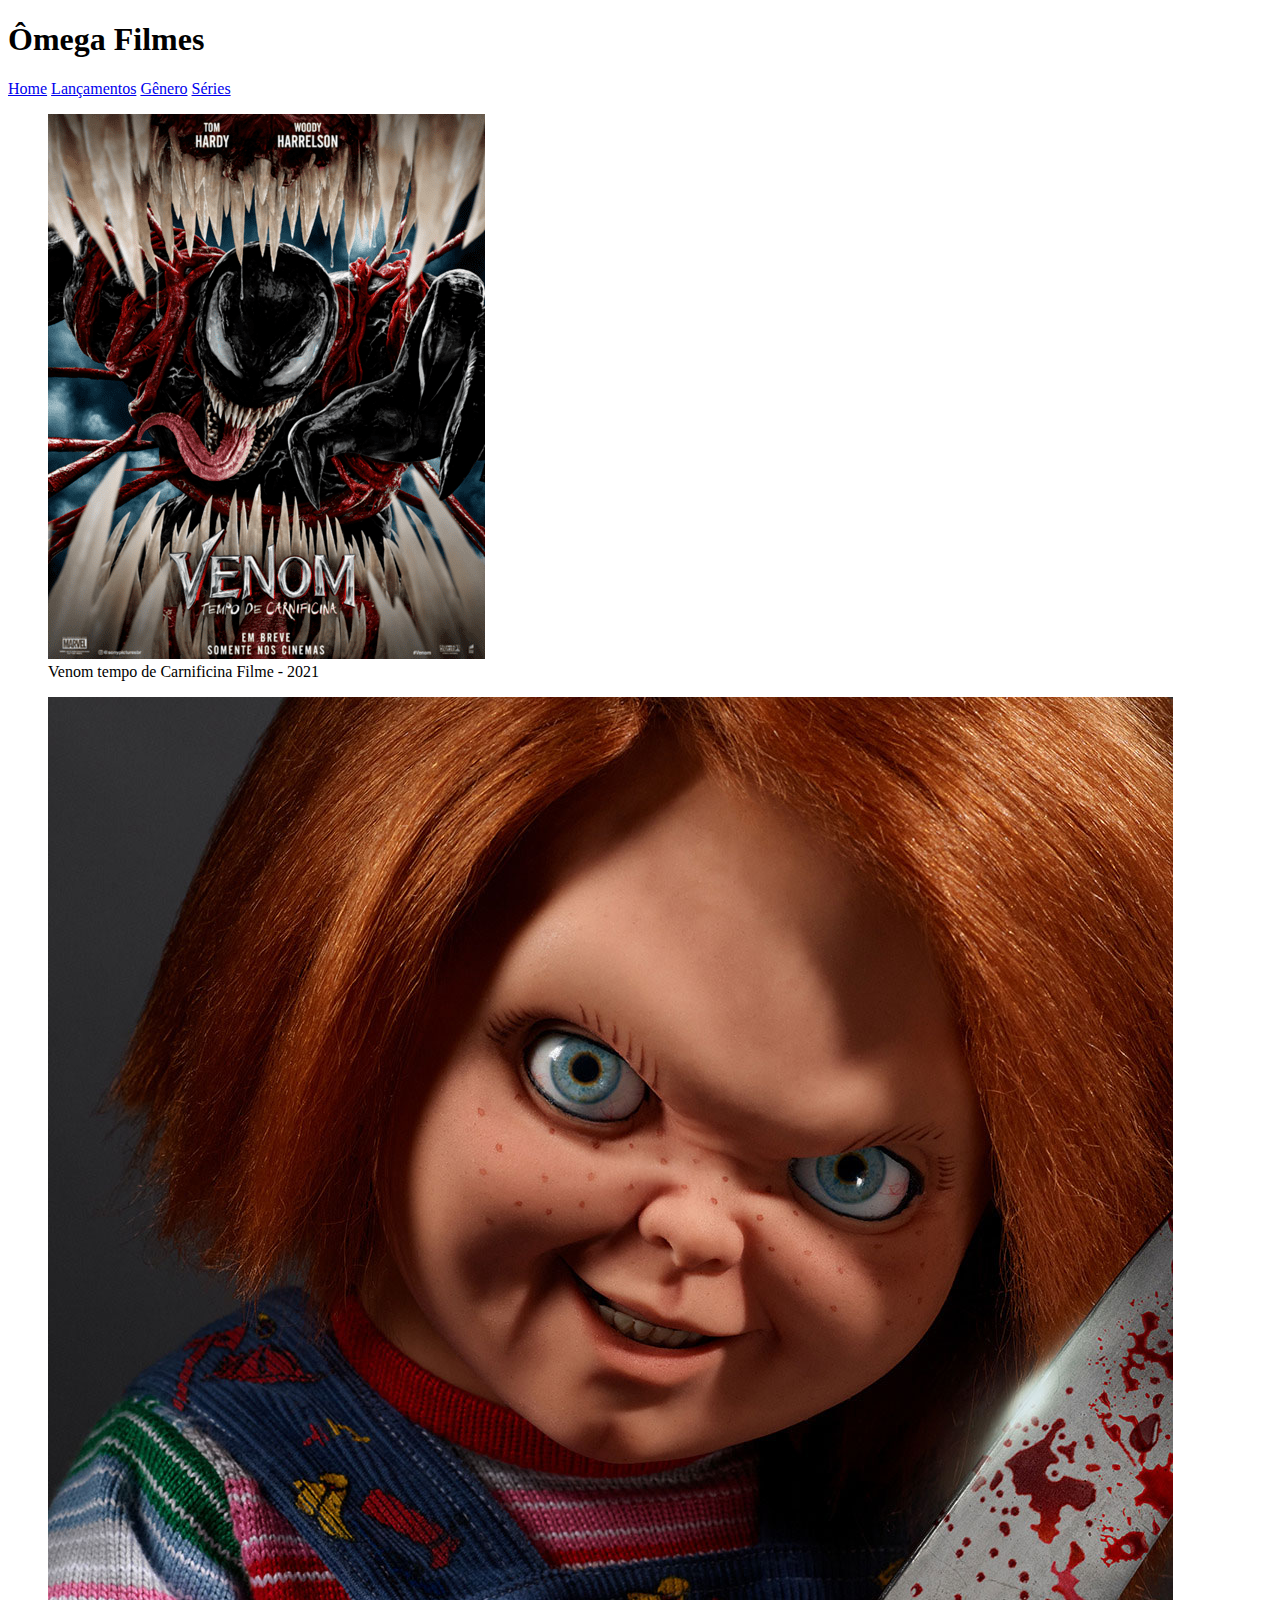
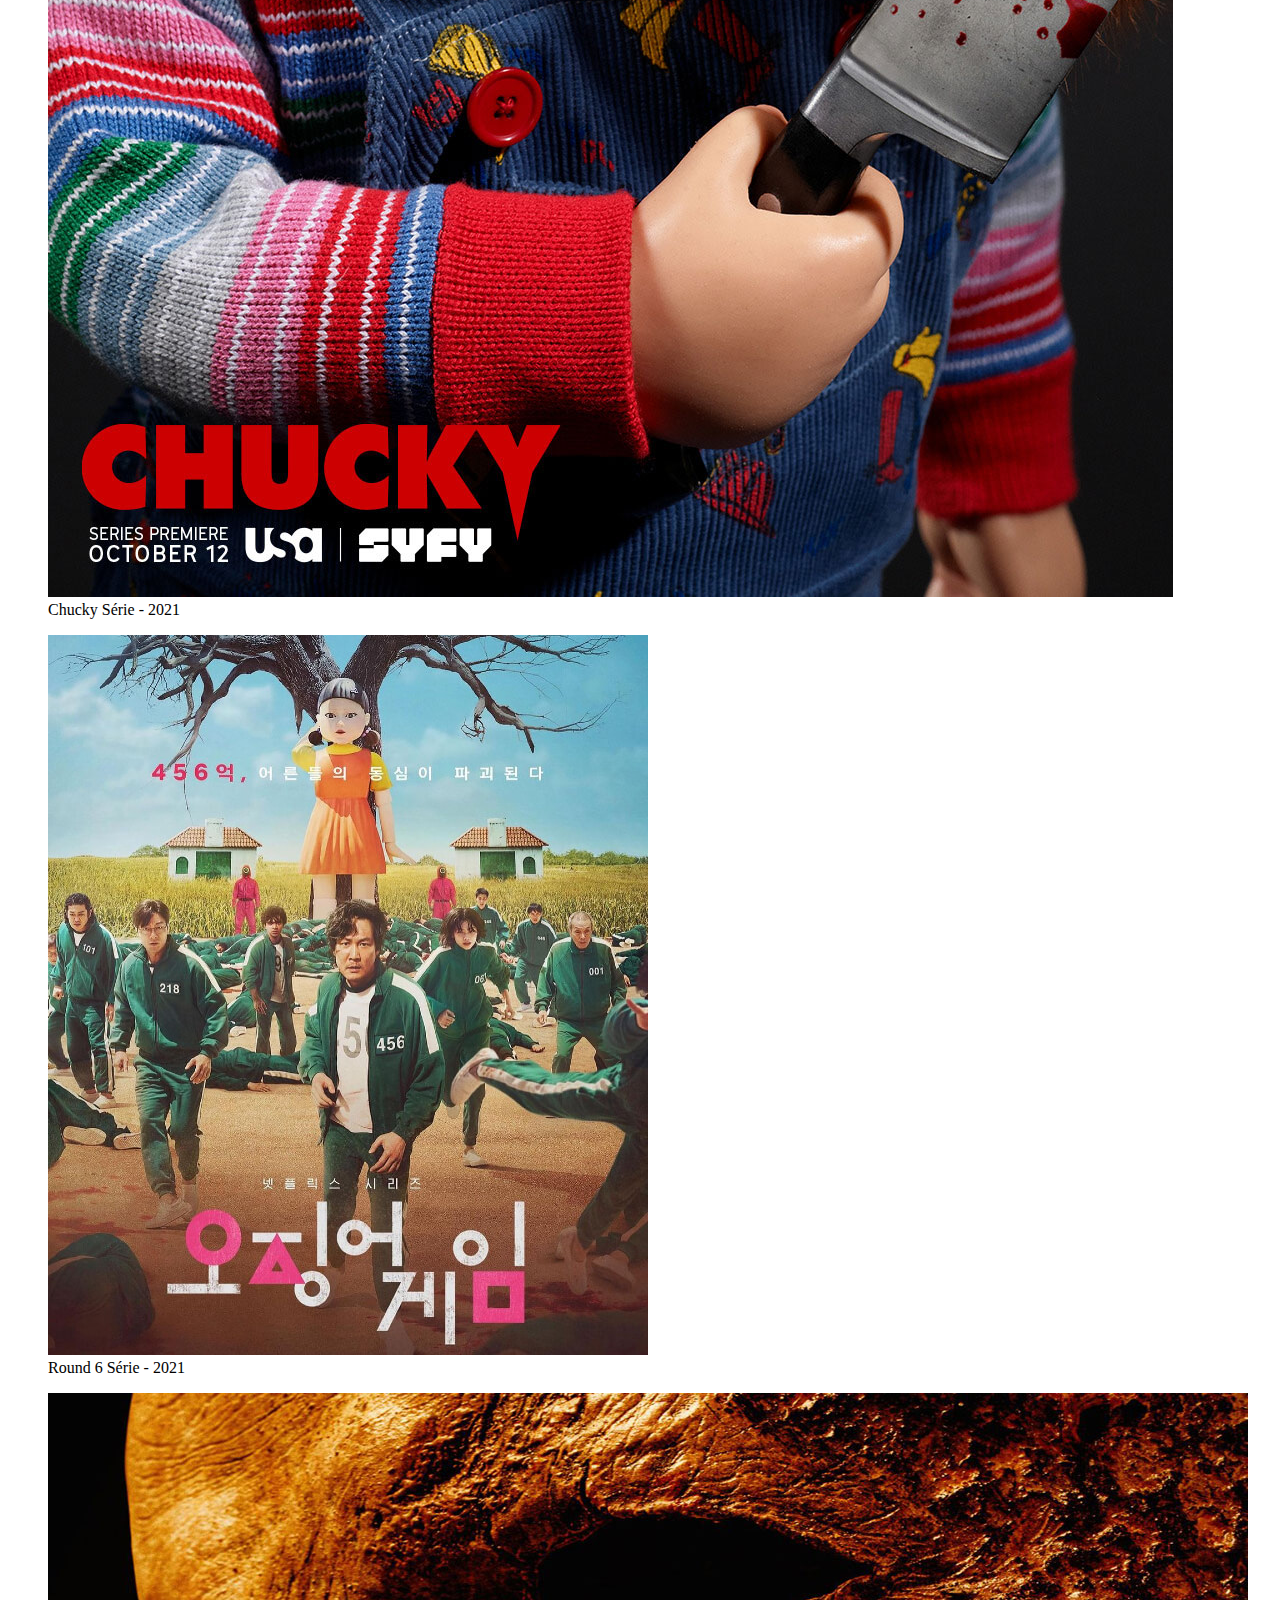
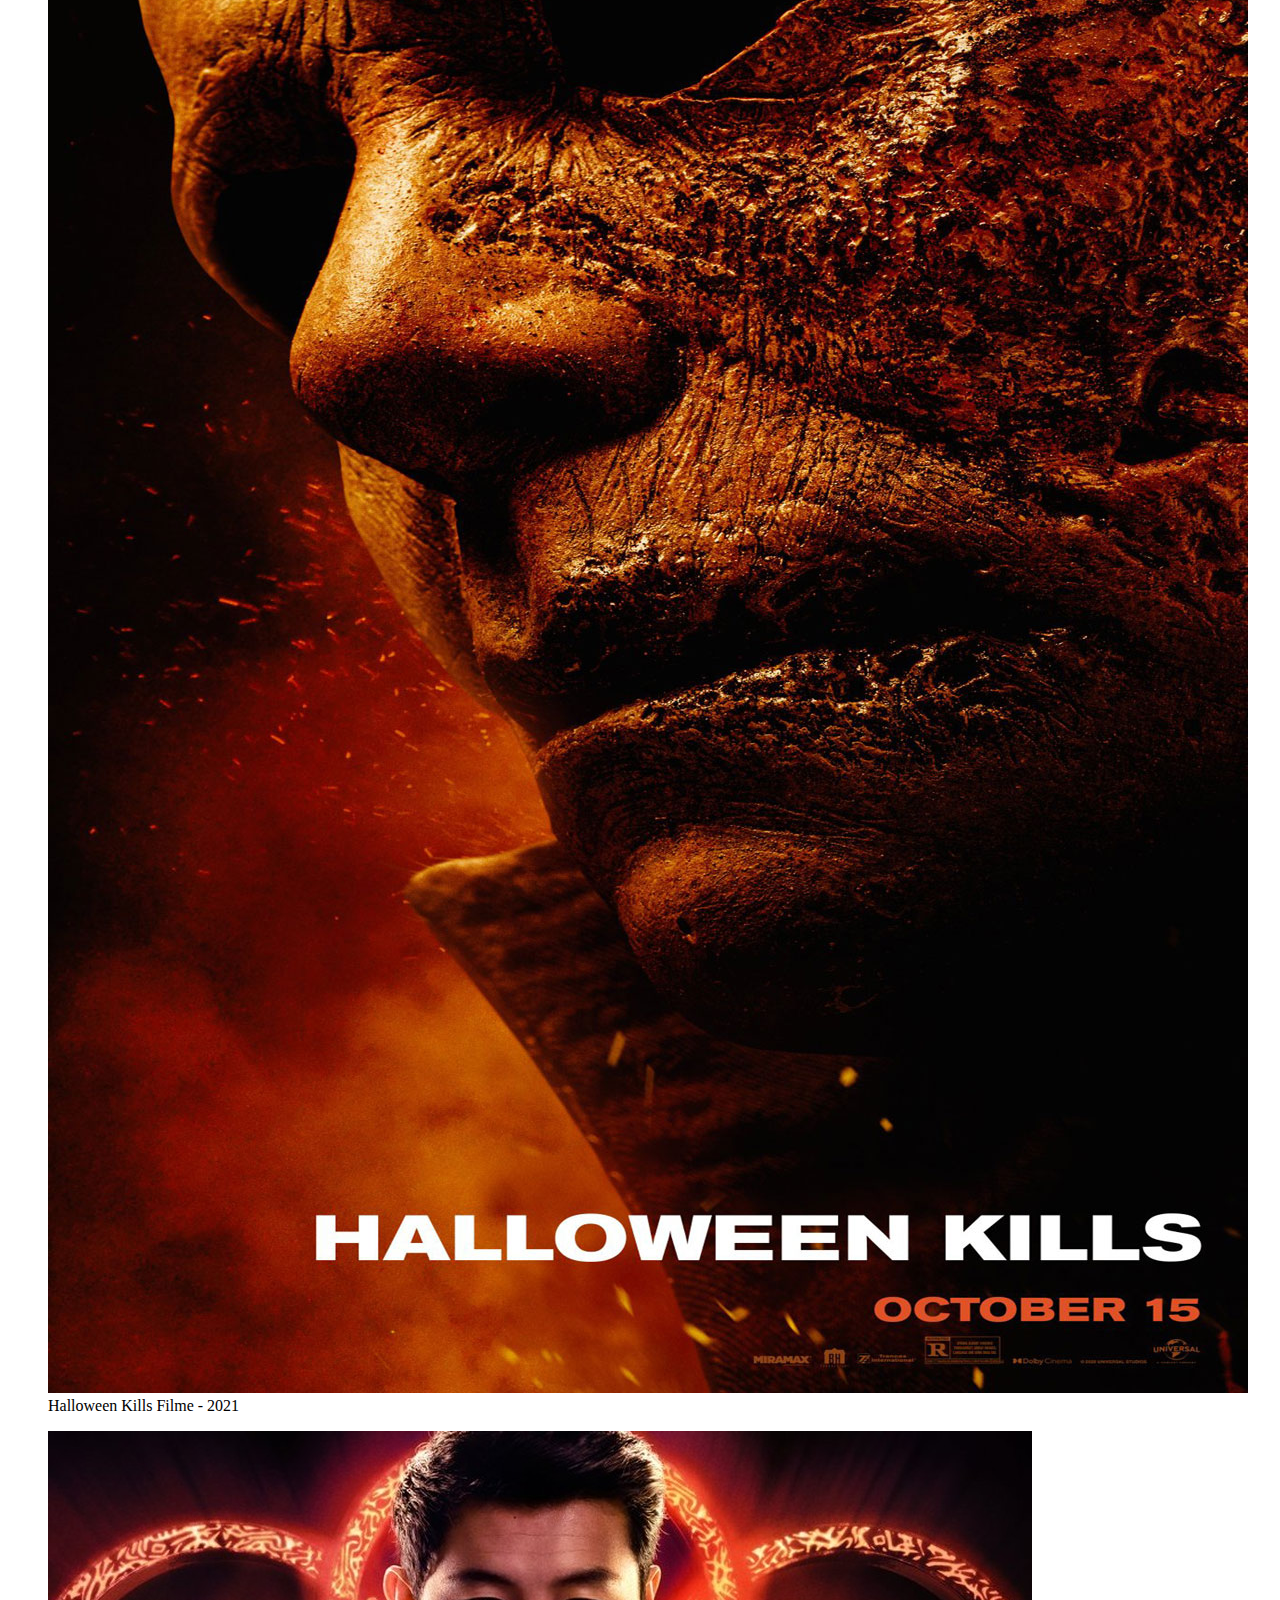
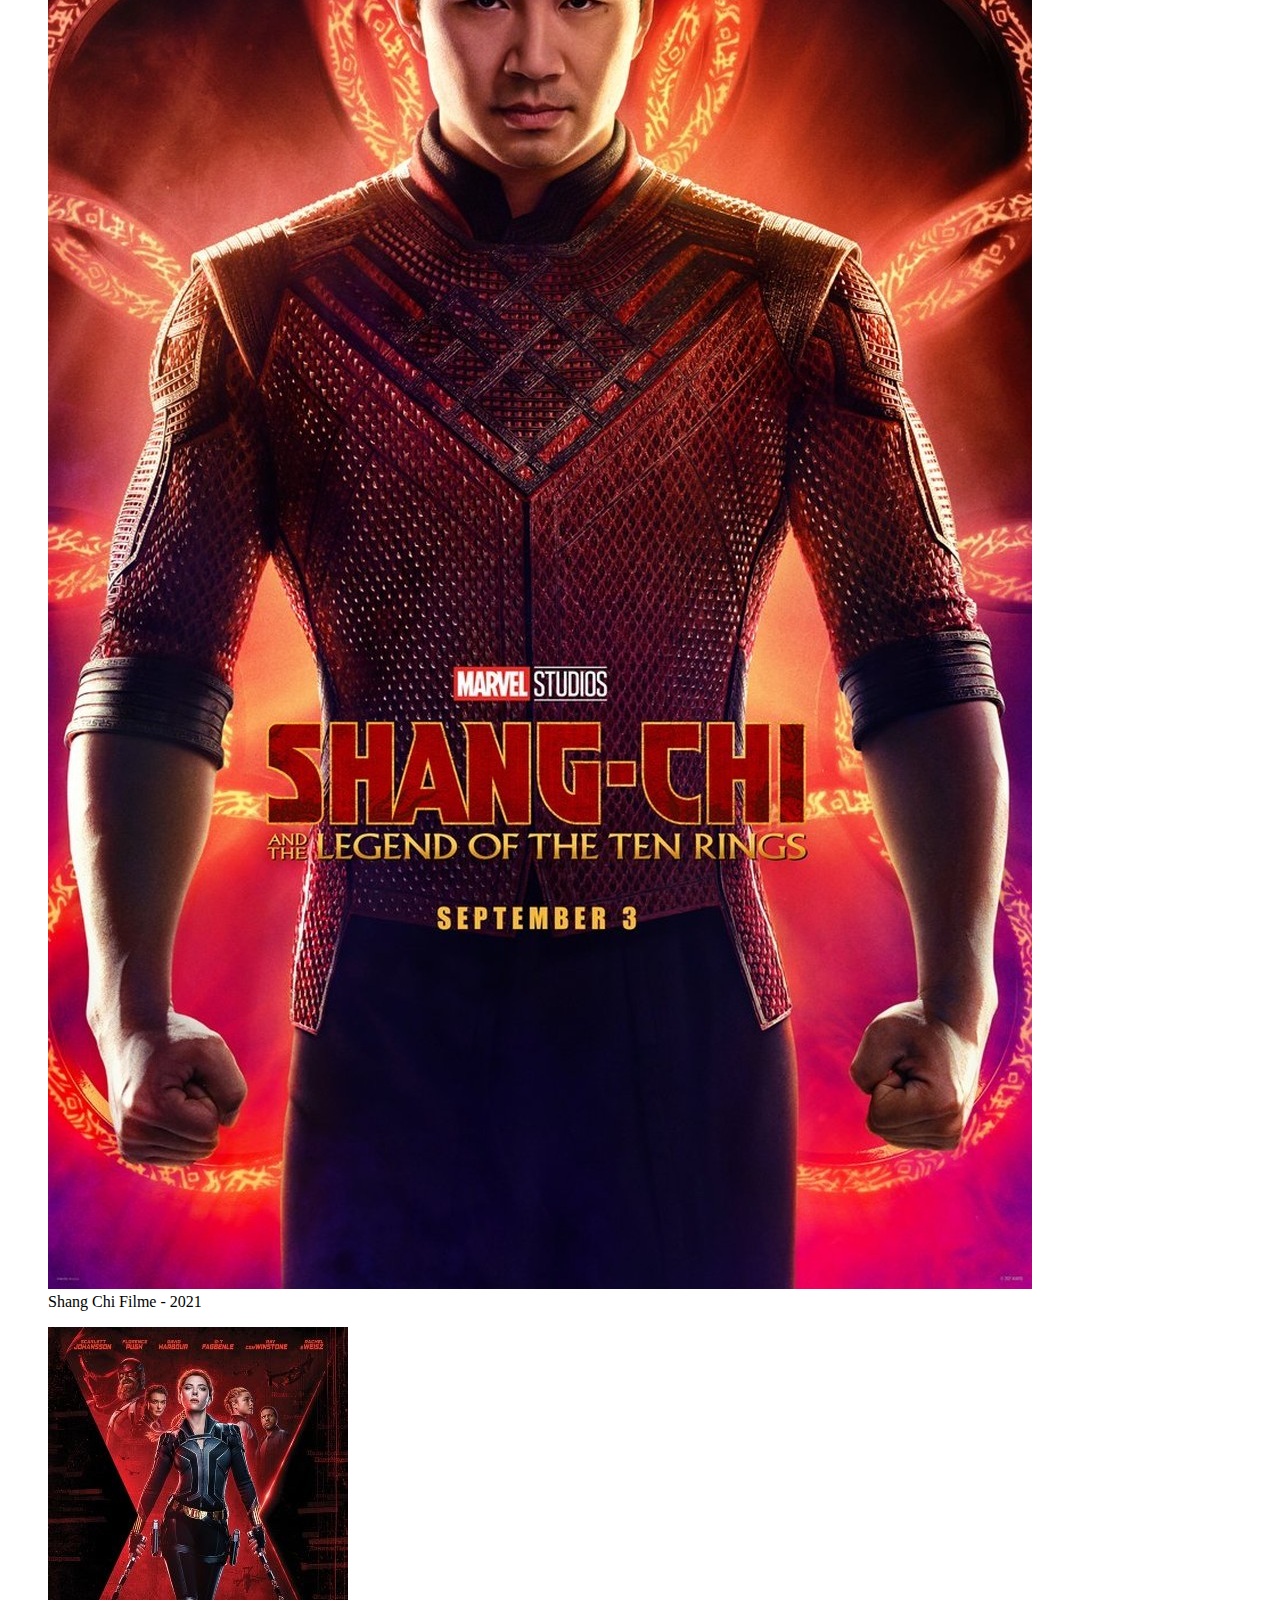
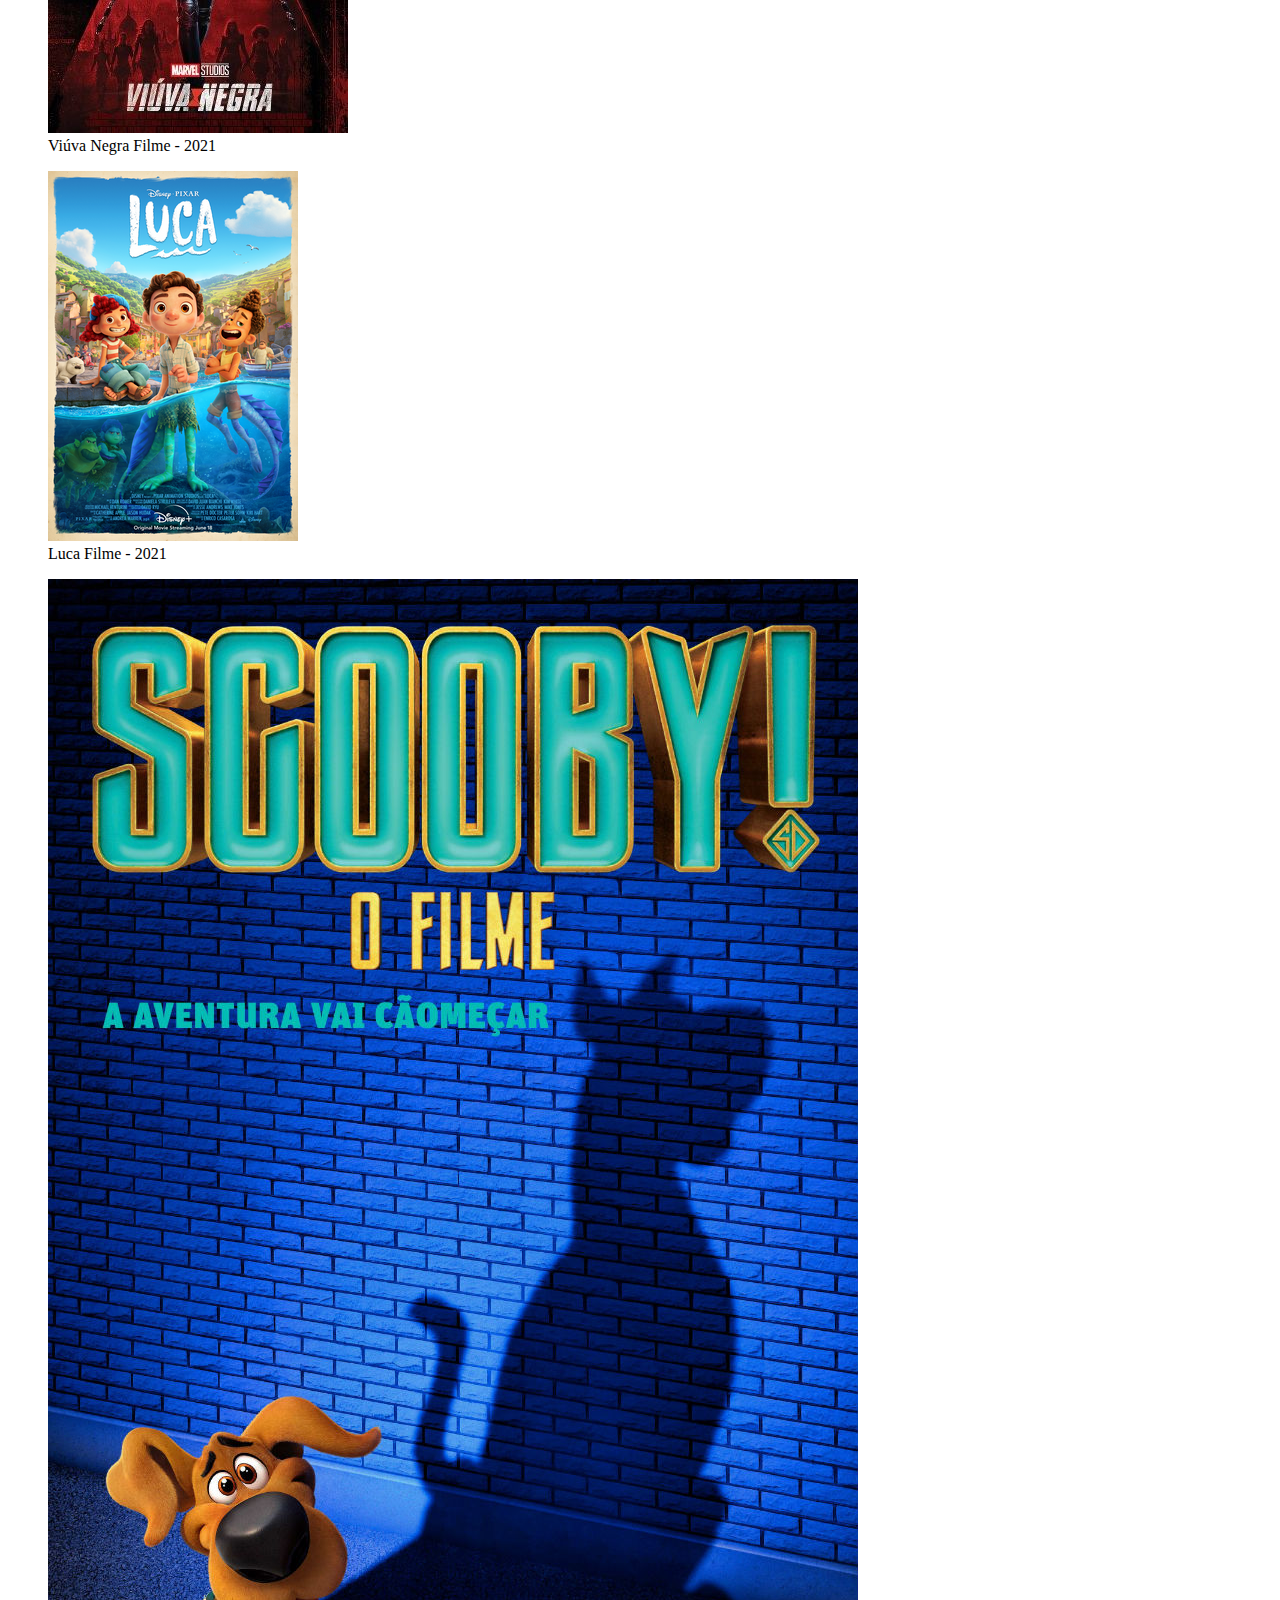
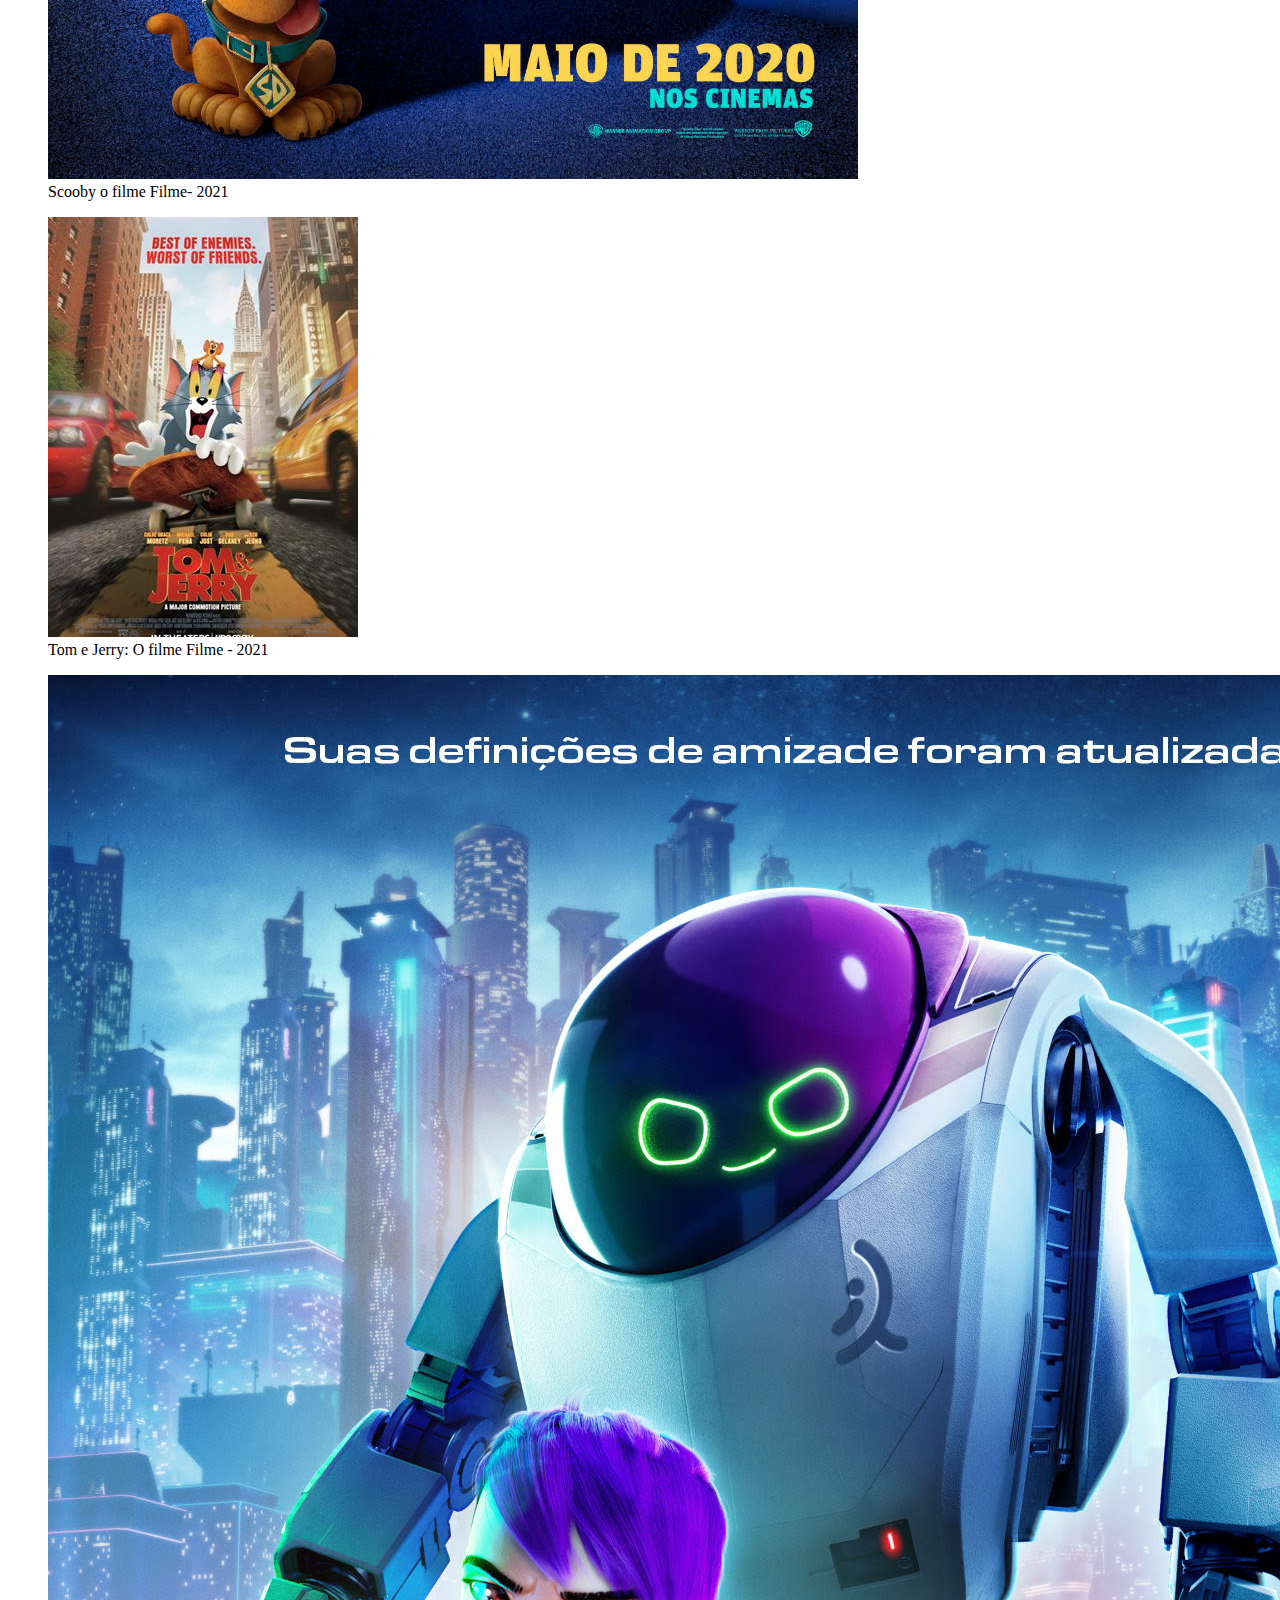
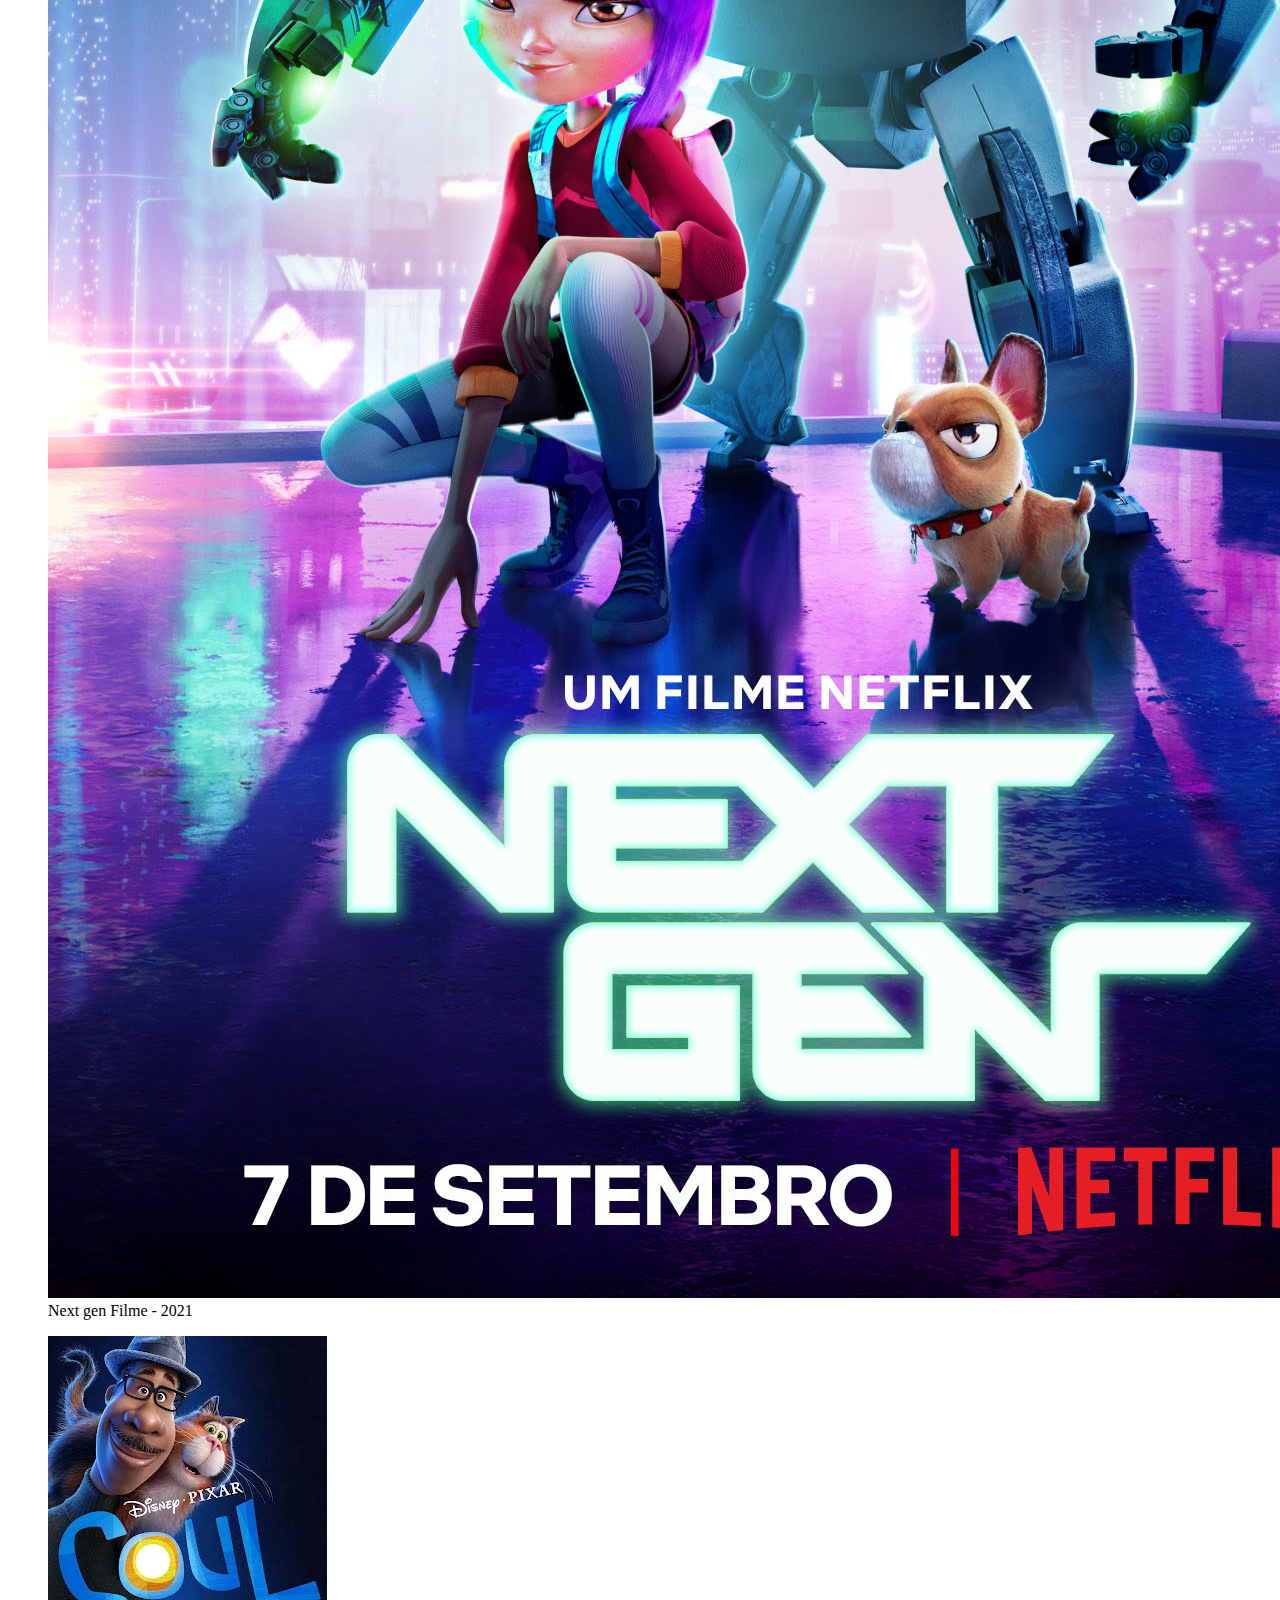
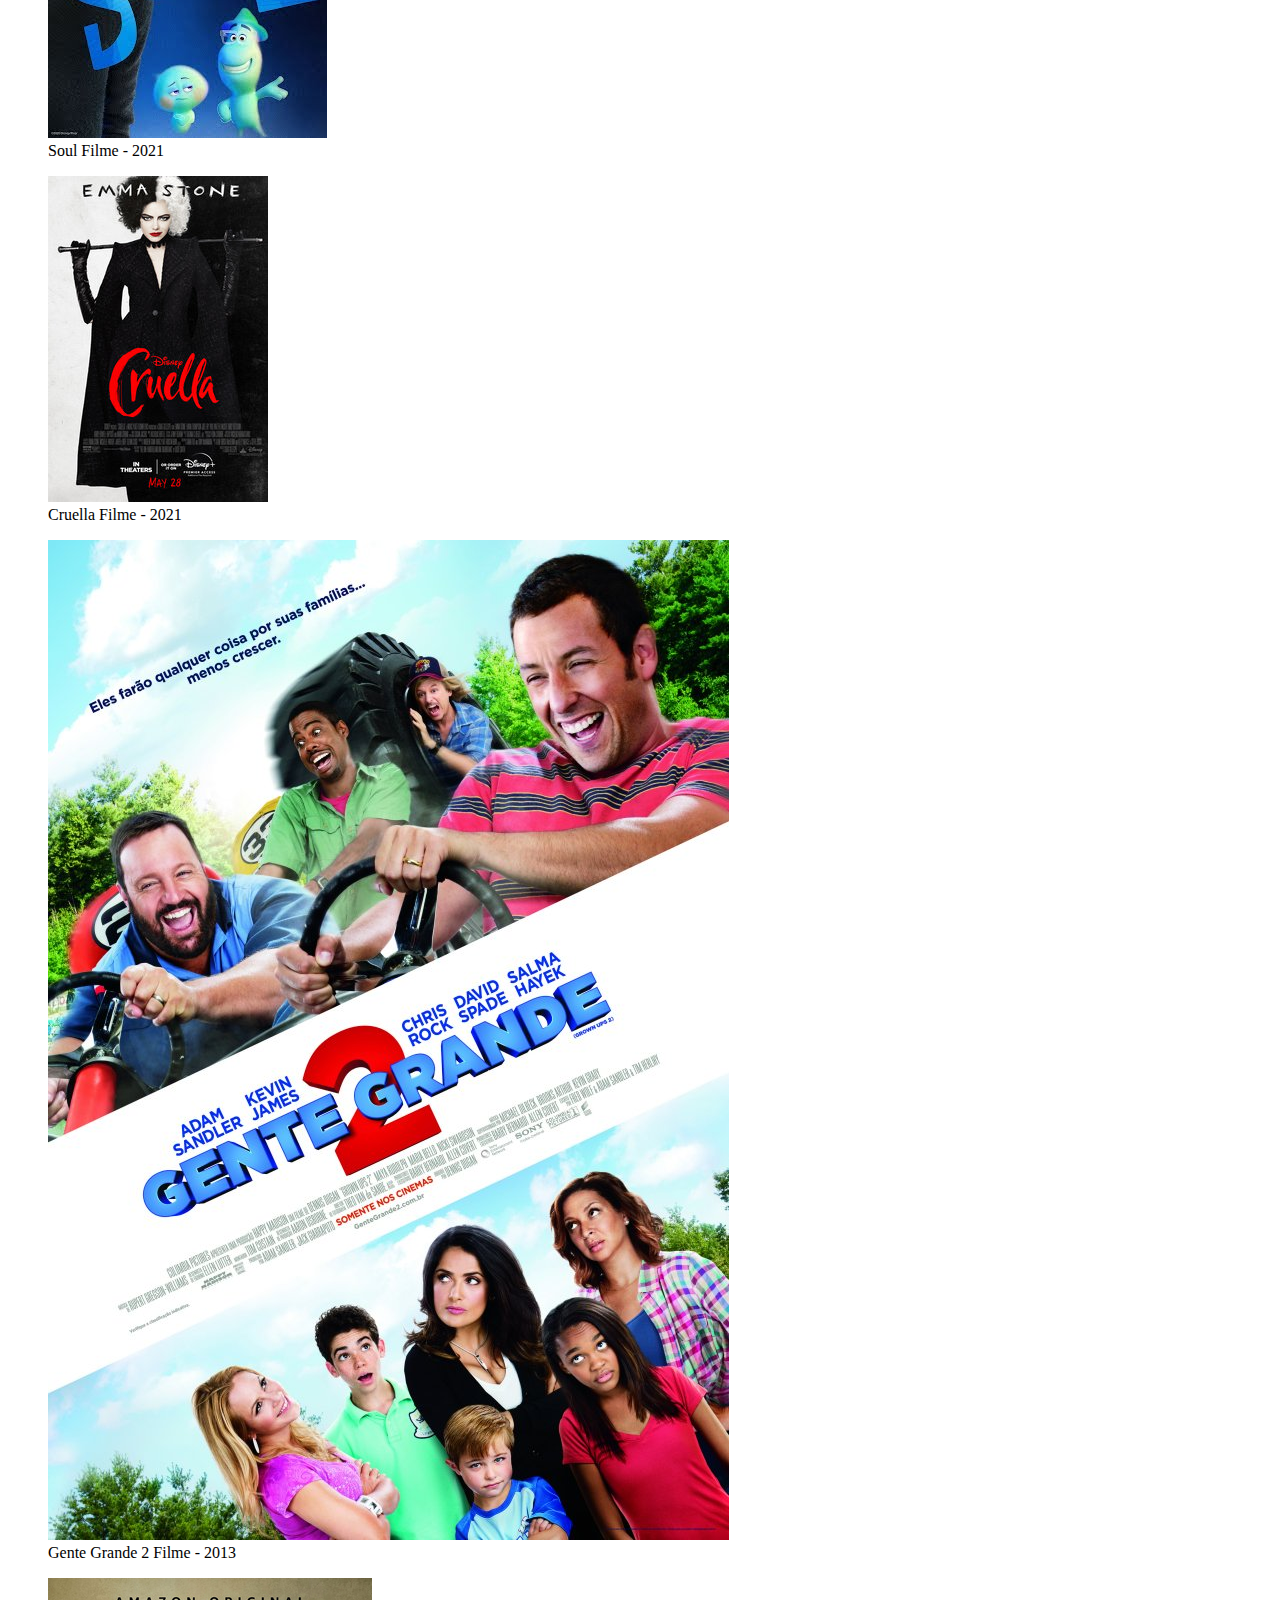
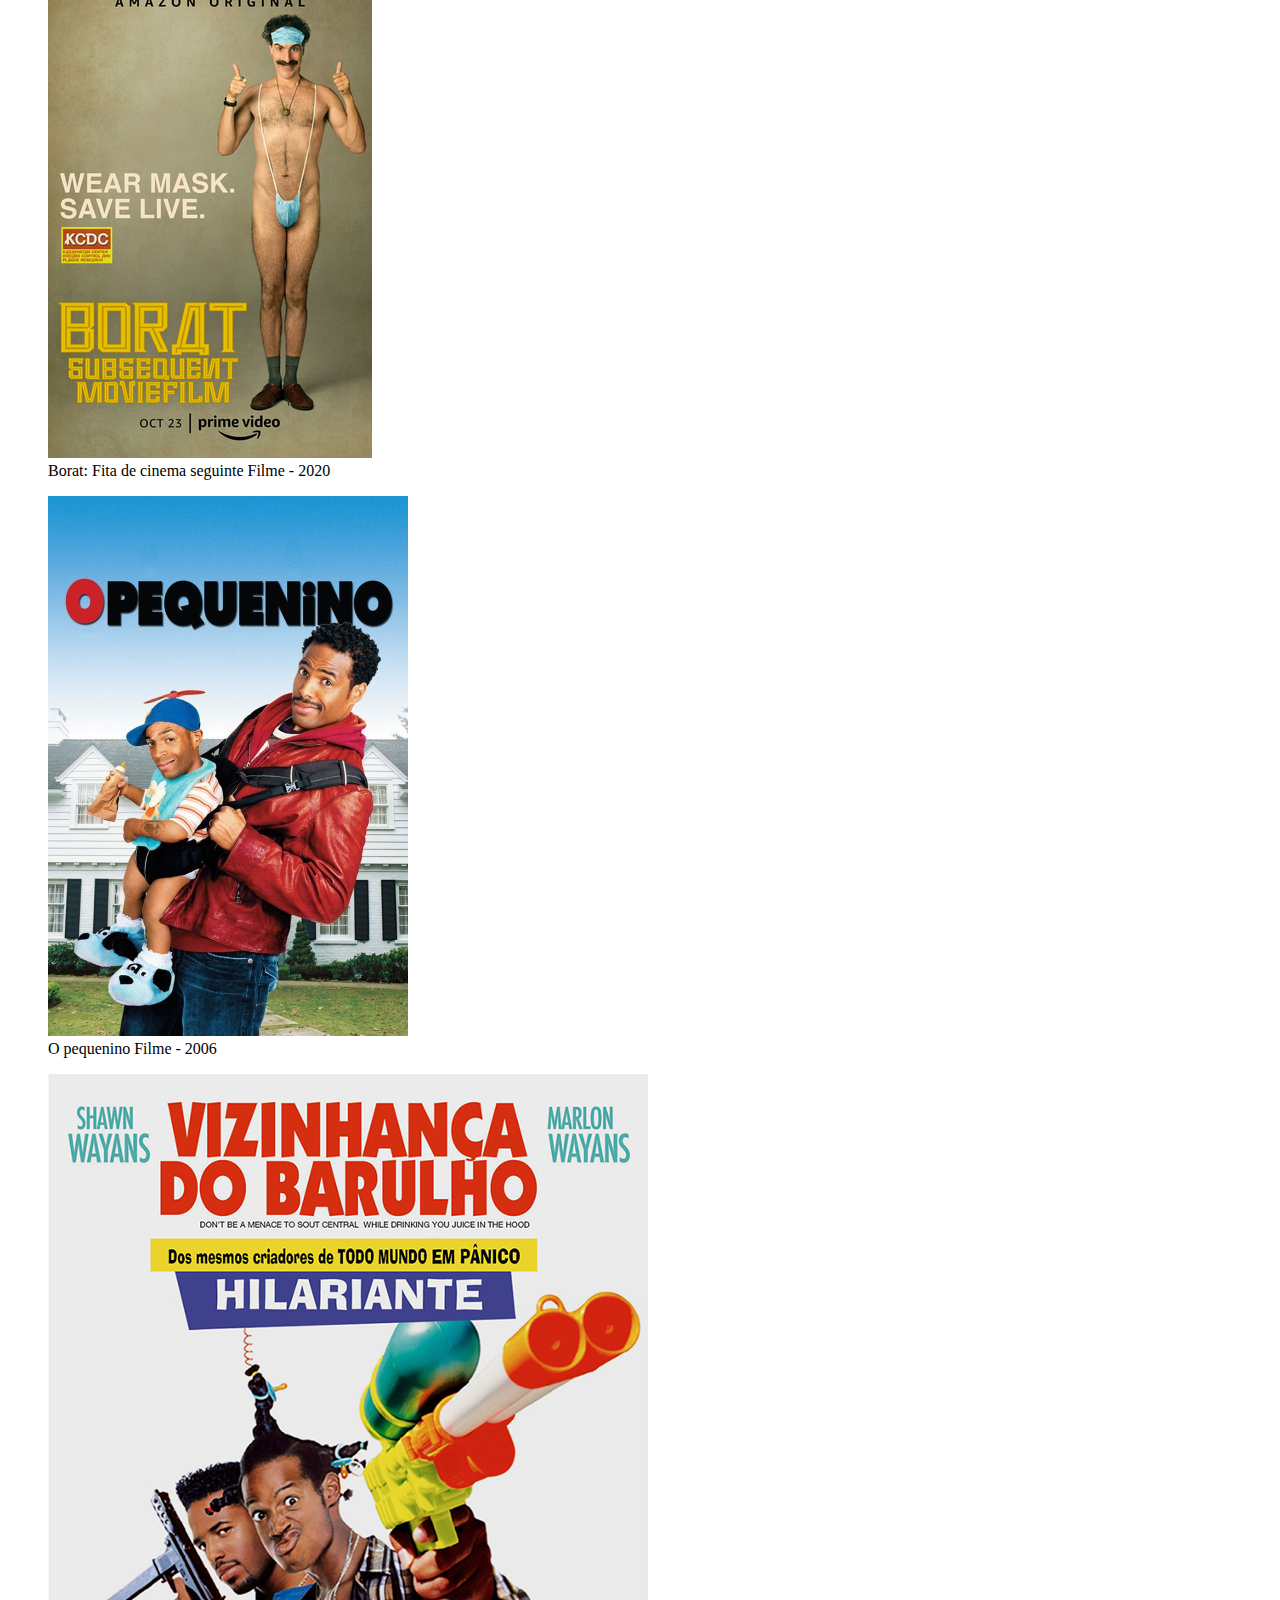
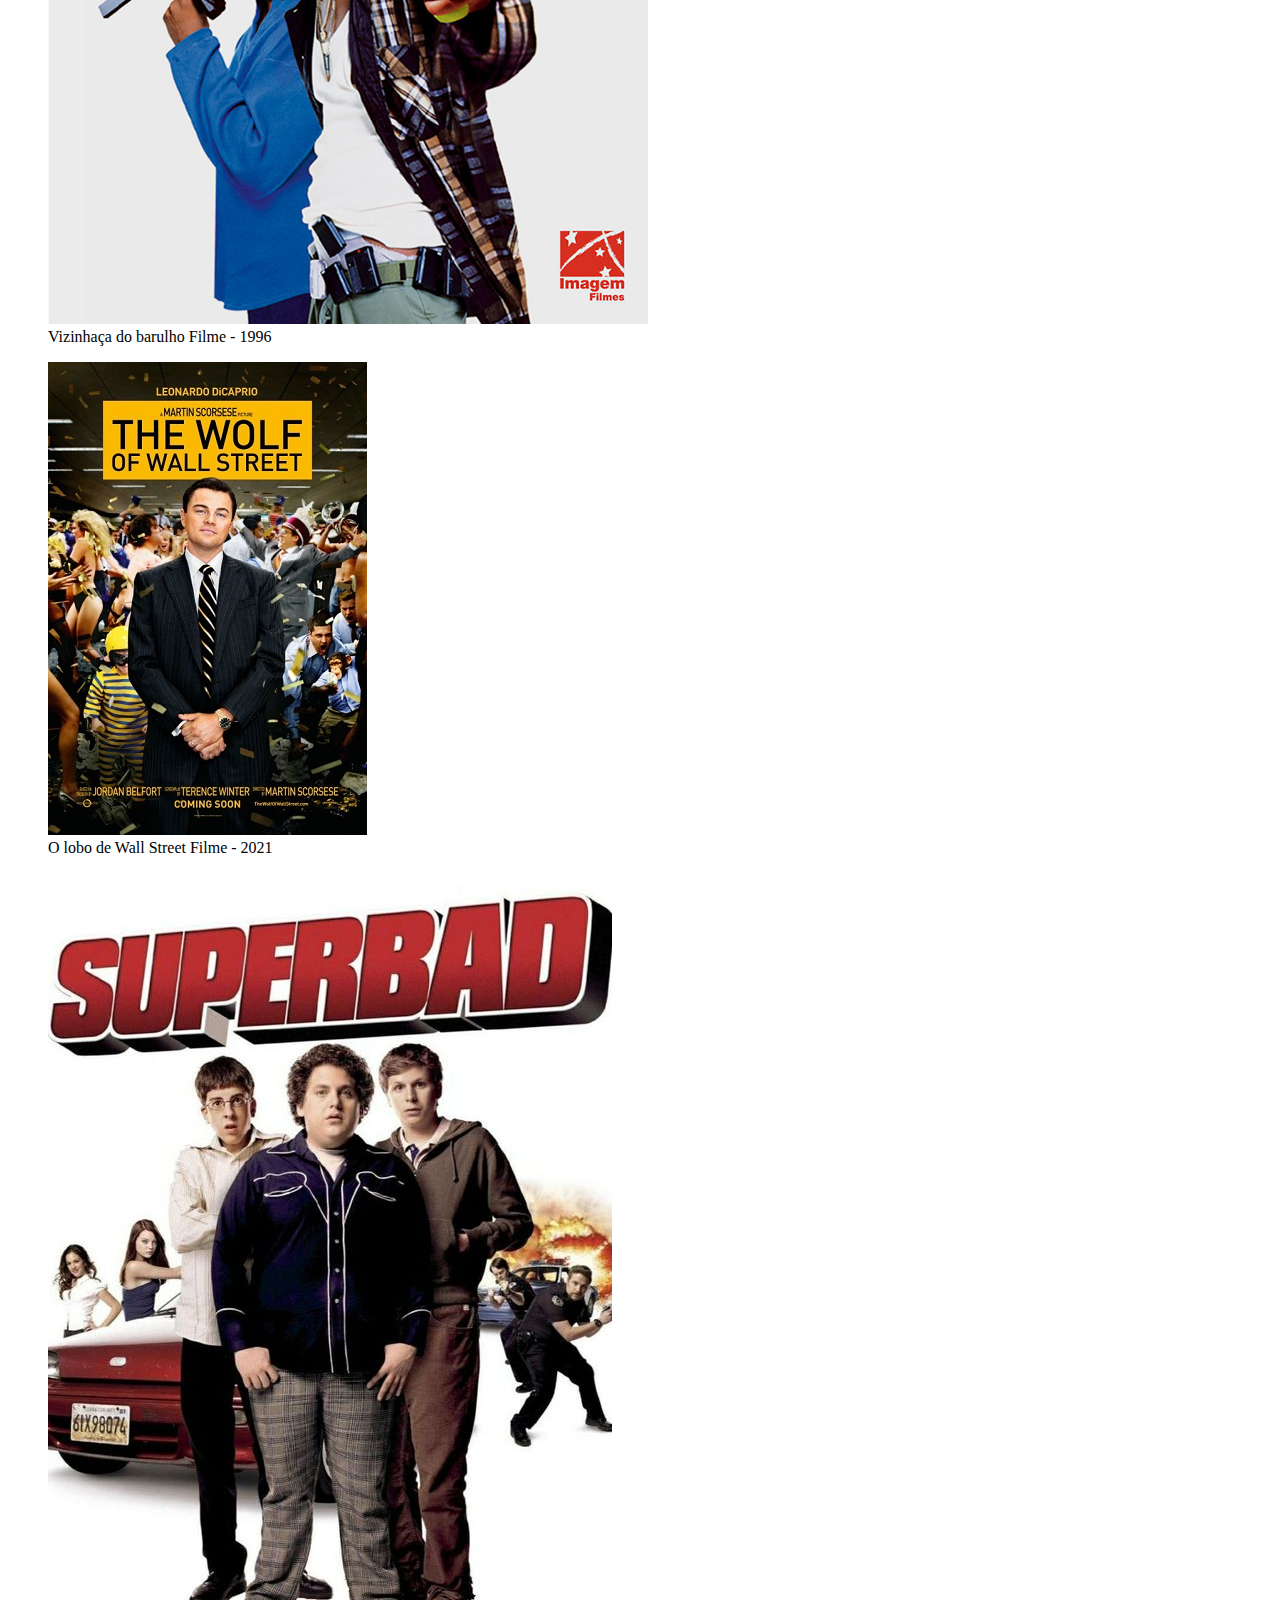
==== index.html @ eaea0dc6 "conteudo adicionado" ====
<!DOCTYPE html>
<html lang="pt-BR">
<head>
  <meta charset="UTF-8">
  <meta http-equiv="X-UA-Compatible" content="IE=edge">
  <meta name="viewport" content="width=device-width, initial-scale=1.0">
  <link rel="shortcut icon" href="img/favicon.png" type="image/x-icon">
  <title>Omega Filmes</title>
</head>
<body>
  <header>
    <h1>Ômega Filmes</h1>

    <nav>
      <a href="#">Home</a>
      <a href="#">Lançamentos</a>
      <a href="#">Gênero</a>
      <a href="#">Séries</a>
    </nav>
  </header>

  <main>
    <section class="destaques">
      <figure>
        <img src="img/imgVenom.png" alt="Venom Tempo de Carnificina">
        <figcaption>Venom tempo de Carnificina Filme - 2021</figcaption>
      </figure>

      <figure>
        <img src="img/imgChucky.jpg" alt="Chucky">
        <figcaption>Chucky Série - 2021</figcaption>
      </figure>

      <figure>
        <img src="img/imgRound.jpg" alt="Round 6">
        <figcaption>Round 6 Série - 2021</figcaption>
      </figure>

      <figure>
        <img src="img/imgHalloween.jpg" alt="Halloween Kills">
        <figcaption>Halloween Kills Filme - 2021</figcaption>
      </figure>

      <figure>
        <img src="img/imgShangchi.jpeg" alt="Shang Chi">
        <figcaption>Shang Chi Filme - 2021</figcaption>
      </figure>

      <figure>
        <img src="img/imgViuvaNegra.jpg" alt="Viúva Negra">
        <figcaption>Viúva Negra Filme - 2021</figcaption>
      </figure>
    </section>

    <section class="kids">
      <figure>
        <img src="img/imgLuca.png" alt="Luca">
        <figcaption>Luca Filme - 2021</figcaption>
      </figure>

      <figure>
        <img src="img/imgScooby.jpg" alt="Scooby o filme">
        <figcaption>Scooby o filme Filme- 2021</figcaption>
      </figure>

      <figure>
        <img src="img/imgTomJerry.jpg" alt="Tom e Jerry: O filme">
        <figcaption>Tom e Jerry: O filme Filme - 2021</figcaption>
      </figure>

      <figure>
        <img src="img/imgNextgen.jpg" alt="Next gen">
        <figcaption>Next gen Filme - 2021</figcaption>
      </figure>

      <figure>
        <img src="img/imgSoul.jpg" alt="Soul">
        <figcaption>Soul Filme - 2021</figcaption>
      </figure>

      <figure>
        <img src="img/imgCruella.jpg" alt="Cruella">
        <figcaption>Cruella Filme - 2021</figcaption>
      </figure>
    </section>

    <section class="comedia">
      <figure>
        <img src="img/imgGenteGrande.jpg" alt="Gente Grande 2">
        <figcaption>Gente Grande 2 Filme - 2013</figcaption>
      </figure>

      <figure>
        <img src="img/imgBorat.jpg" alt="Borat: Fita de cinema seguinte">
        <figcaption>Borat: Fita de cinema seguinte Filme - 2020</figcaption>
      </figure>

      <figure>
        <img src="img/imgPequenino.jfif" alt="O pequenino">
        <figcaption>O pequenino Filme - 2006</figcaption>
      </figure>

      <figure>
        <img src="img/imgVizinhanca.jpg" alt="Vizinhaça do barulho">
        <figcaption>Vizinhaça do barulho Filme - 1996</figcaption>
      </figure>

      <figure>
        <img src="img/imgLobo.jpg" alt="O lobo de Wall Street">
        <figcaption>O lobo de Wall Street Filme - 2021</figcaption>
      </figure>

      <figure>
        <img src="img/imgSuperbad.jpg" alt="Superbad">
        <figcaption>Superbad Filme - 2007</figcaption>
      </figure>
    </section>

    <section class="acao">
      <figure>
        <img src="img/img007.jpg" alt="007 - Sem tempo para morrer">
        <figcaption>007 - Sem tempo para morrer Filme - 2021</figcaption>
      </figure>

      <figure>
        <img src="img/imgInfiltrado.jpg" alt="Infiltrado">
        <figcaption>Infiltrado Filme - 2021</figcaption>
      </figure>

      <figure>
        <img src="img/imgVelozes09.jpg" alt="Velozes e Furiosos 9">
        <figcaption>Velozes e Furiosos 9 Filme - 2021</figcaption>
      </figure>

      <figure>
        <img src="img/imgNaMiraDoPerigo.jpg" alt="Na mira do perigo">
        <figcaption>Na mira do perigo Filme - 2021</figcaption>
      </figure>

      <figure>
        <img src="img/imgAGuerraDoAmanha.jpg" alt="A guerra do amanhã">
        <figcaption>A guerra do amanhã Filme - 2021</figcaption>
      </figure>

      <figure>
        <img src="img/imgInfinito.jpg" alt="Infinito">
        <figcaption>Infinito Filme - 2021</figcaption>
      </figure>
    </section>
  </main>

  <footer>
    <h5>Desenvolvido por &copy; Lucas Vitor</h5>
  </footer>
</body>
</html>
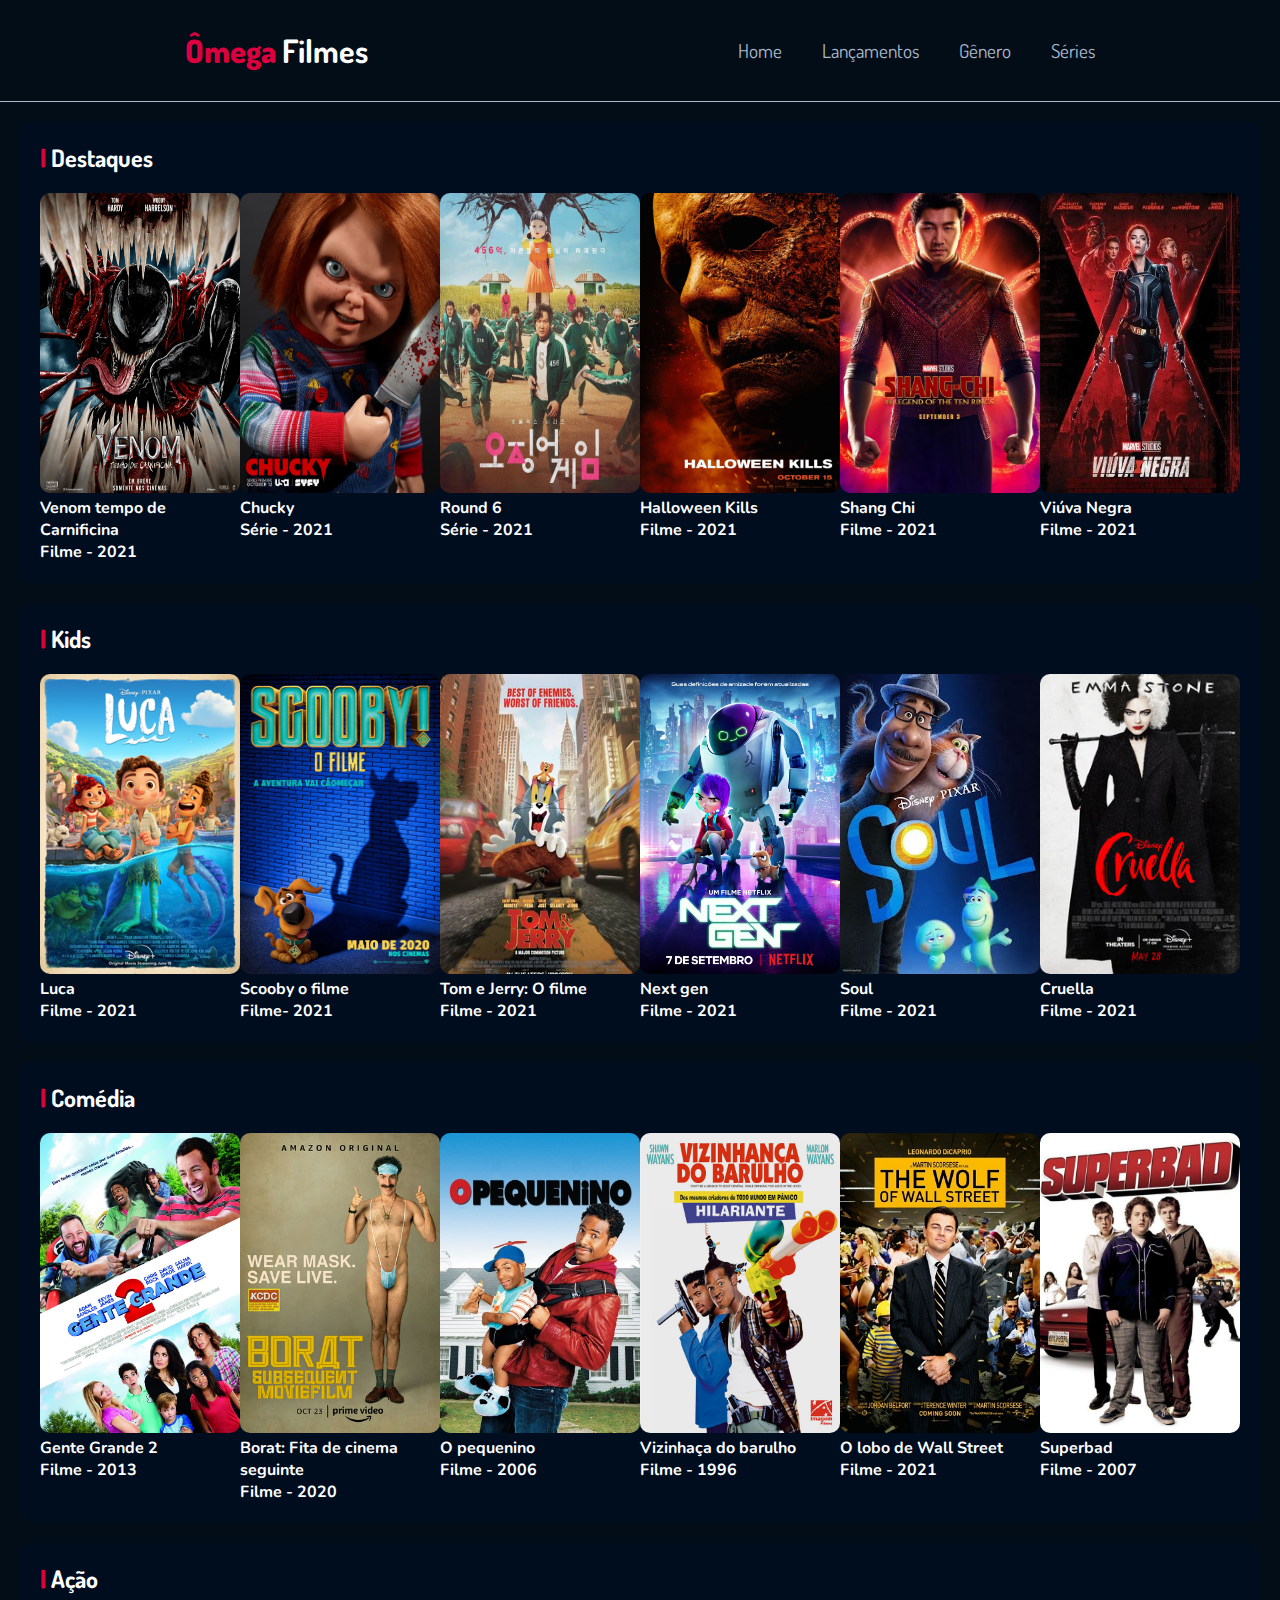
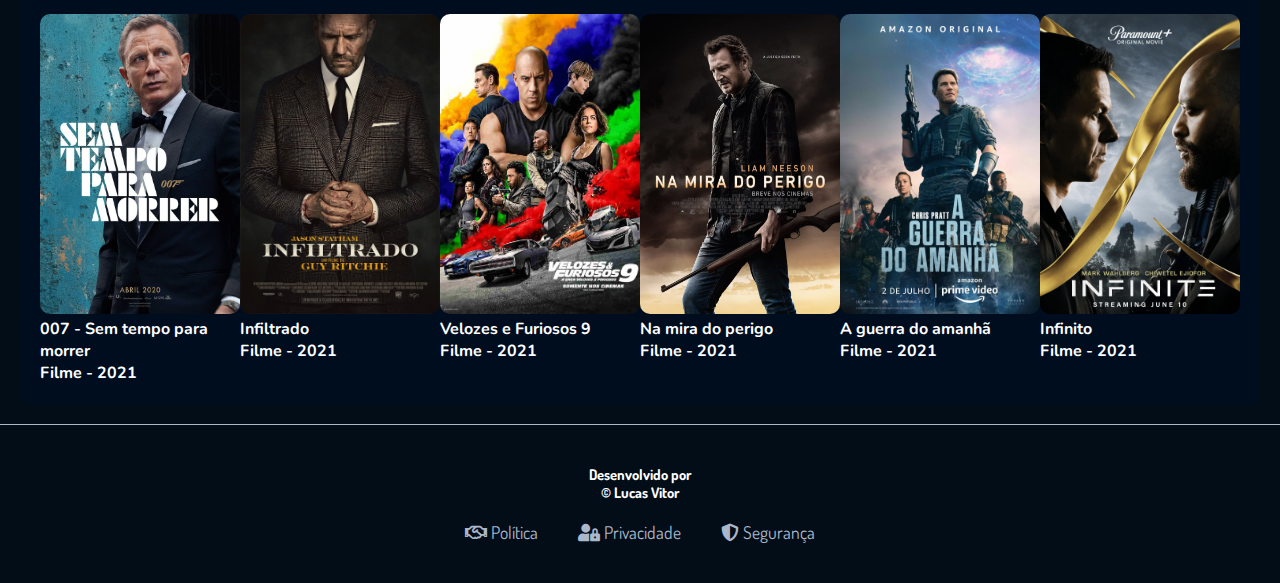
==== commit 1a614bb7: "estilo adicionado" ====
--- a/index.html
+++ b/index.html
@@ -5,152 +5,231 @@
   <meta http-equiv="X-UA-Compatible" content="IE=edge">
   <meta name="viewport" content="width=device-width, initial-scale=1.0">
   <link rel="shortcut icon" href="img/favicon.png" type="image/x-icon">
+  <link rel="stylesheet" href="https://cdnjs.cloudflare.com/ajax/libs/font-awesome/5.11.2/css/all.css">
   <title>Omega Filmes</title>
+  <link rel="stylesheet" href="style.css">
 </head>
 <body>
   <header>
-    <h1>Ômega Filmes</h1>
+    <h1><strong class="red">Ômega</strong> Filmes</h1>
 
     <nav>
-      <a href="#">Home</a>
-      <a href="#">Lançamentos</a>
-      <a href="#">Gênero</a>
-      <a href="#">Séries</a>
+      <a href="#" class="link-nav">Home</a>
+      <a href="#" class="link-nav">Lançamentos</a>
+      <a href="#" class="link-nav">Gênero</a>
+      <a href="#" class="link-nav">Séries</a>
     </nav>
   </header>
 
   <main>
-    <section class="destaques">
-      <figure>
-        <img src="img/imgVenom.png" alt="Venom Tempo de Carnificina">
-        <figcaption>Venom tempo de Carnificina Filme - 2021</figcaption>
-      </figure>
-
-      <figure>
-        <img src="img/imgChucky.jpg" alt="Chucky">
-        <figcaption>Chucky Série - 2021</figcaption>
-      </figure>
-
-      <figure>
-        <img src="img/imgRound.jpg" alt="Round 6">
-        <figcaption>Round 6 Série - 2021</figcaption>
-      </figure>
-
-      <figure>
-        <img src="img/imgHalloween.jpg" alt="Halloween Kills">
-        <figcaption>Halloween Kills Filme - 2021</figcaption>
-      </figure>
-
-      <figure>
-        <img src="img/imgShangchi.jpeg" alt="Shang Chi">
-        <figcaption>Shang Chi Filme - 2021</figcaption>
-      </figure>
-
-      <figure>
-        <img src="img/imgViuvaNegra.jpg" alt="Viúva Negra">
-        <figcaption>Viúva Negra Filme - 2021</figcaption>
-      </figure>
-    </section>
-
-    <section class="kids">
-      <figure>
-        <img src="img/imgLuca.png" alt="Luca">
-        <figcaption>Luca Filme - 2021</figcaption>
-      </figure>
-
-      <figure>
-        <img src="img/imgScooby.jpg" alt="Scooby o filme">
-        <figcaption>Scooby o filme Filme- 2021</figcaption>
-      </figure>
-
-      <figure>
-        <img src="img/imgTomJerry.jpg" alt="Tom e Jerry: O filme">
-        <figcaption>Tom e Jerry: O filme Filme - 2021</figcaption>
-      </figure>
-
-      <figure>
-        <img src="img/imgNextgen.jpg" alt="Next gen">
-        <figcaption>Next gen Filme - 2021</figcaption>
-      </figure>
-
-      <figure>
-        <img src="img/imgSoul.jpg" alt="Soul">
-        <figcaption>Soul Filme - 2021</figcaption>
-      </figure>
-
-      <figure>
-        <img src="img/imgCruella.jpg" alt="Cruella">
-        <figcaption>Cruella Filme - 2021</figcaption>
-      </figure>
-    </section>
-
-    <section class="comedia">
-      <figure>
-        <img src="img/imgGenteGrande.jpg" alt="Gente Grande 2">
-        <figcaption>Gente Grande 2 Filme - 2013</figcaption>
-      </figure>
-
-      <figure>
-        <img src="img/imgBorat.jpg" alt="Borat: Fita de cinema seguinte">
-        <figcaption>Borat: Fita de cinema seguinte Filme - 2020</figcaption>
-      </figure>
-
-      <figure>
-        <img src="img/imgPequenino.jfif" alt="O pequenino">
-        <figcaption>O pequenino Filme - 2006</figcaption>
-      </figure>
-
-      <figure>
-        <img src="img/imgVizinhanca.jpg" alt="Vizinhaça do barulho">
-        <figcaption>Vizinhaça do barulho Filme - 1996</figcaption>
-      </figure>
-
-      <figure>
-        <img src="img/imgLobo.jpg" alt="O lobo de Wall Street">
-        <figcaption>O lobo de Wall Street Filme - 2021</figcaption>
-      </figure>
-
-      <figure>
-        <img src="img/imgSuperbad.jpg" alt="Superbad">
-        <figcaption>Superbad Filme - 2007</figcaption>
-      </figure>
-    </section>
-
-    <section class="acao">
-      <figure>
-        <img src="img/img007.jpg" alt="007 - Sem tempo para morrer">
-        <figcaption>007 - Sem tempo para morrer Filme - 2021</figcaption>
-      </figure>
-
-      <figure>
-        <img src="img/imgInfiltrado.jpg" alt="Infiltrado">
-        <figcaption>Infiltrado Filme - 2021</figcaption>
-      </figure>
-
-      <figure>
-        <img src="img/imgVelozes09.jpg" alt="Velozes e Furiosos 9">
-        <figcaption>Velozes e Furiosos 9 Filme - 2021</figcaption>
-      </figure>
-
-      <figure>
-        <img src="img/imgNaMiraDoPerigo.jpg" alt="Na mira do perigo">
-        <figcaption>Na mira do perigo Filme - 2021</figcaption>
-      </figure>
-
-      <figure>
-        <img src="img/imgAGuerraDoAmanha.jpg" alt="A guerra do amanhã">
-        <figcaption>A guerra do amanhã Filme - 2021</figcaption>
-      </figure>
-
-      <figure>
-        <img src="img/imgInfinito.jpg" alt="Infinito">
-        <figcaption>Infinito Filme - 2021</figcaption>
-      </figure>
+    <section class="section">
+      <h2 class="titulo-destaque"><strong class="red">|</strong> Destaques</h2>
+      <div class="div">
+        <figure>
+          <a href="">
+            <img src="img/imgVenom.png" alt="Venom Tempo de Carnificina">
+            <figcaption>Venom tempo de Carnificina <br>Filme - 2021</br></figcaption>
+          </a>
+        </figure>
+
+        <figure>
+          <a href="">
+            <img src="img/imgChucky.jpg" alt="Chucky">
+            <figcaption>Chucky <br>Série - 2021</br></figcaption>
+          </a>
+        </figure>
+
+        <figure>
+          <a href="">
+            <img src="img/imgRound.jpg" alt="Round 6">
+            <figcaption>Round 6 <br>Série - 2021</br></figcaption>
+          </a>
+        </figure>
+
+        <figure>
+          <a href="">
+            <img src="img/imgHalloween.jpg" alt="Halloween Kills">
+            <figcaption>Halloween Kills <br>Filme - 2021</br></figcaption>
+          </a>
+        </figure>
+
+        <figure>
+          <a href="">
+            <img src="img/imgShangchi.jpeg" alt="Shang Chi">
+            <figcaption>Shang Chi <br>Filme - 2021</br></figcaption>
+          </a>
+        </figure>
+
+        <figure>
+          <a href="">
+            <img src="img/imgViuvaNegra.jpg" alt="Viúva Negra">
+            <figcaption>Viúva Negra <br>Filme - 2021</br></figcaption>
+          </a>
+        </figure>
+      </div>
+    </section>
+
+    <section class="section">
+      <h2 class="titulo-destaque"><strong class="red">|</strong> Kids</h2>
+      <div class="div">
+        <figure>
+          <a href="">
+            <img src="img/imgLuca.png" alt="Luca">
+            <figcaption>Luca <br>Filme - 2021</br></figcaption>
+          </a>
+        </figure>
+
+        <figure>
+          <a href="">
+            <img src="img/imgScooby.jpg" alt="Scooby o filme">
+            <figcaption>Scooby o filme <br>Filme- 2021</br></figcaption>
+          </a>
+        </figure>
+
+        <figure>
+          <a href="">
+            <img src="img/imgTomJerry.jpg" alt="Tom e Jerry: O filme">
+            <figcaption>Tom e Jerry: O filme <br>Filme - 2021</br></figcaption>
+          </a>
+        </figure>
+
+        <figure>
+          <a href="">
+            <img src="img/imgNextgen.jpg" alt="Next gen">
+            <figcaption>Next gen <br>Filme - 2021</br></figcaption>
+          </a>
+        </figure>
+
+        <figure>
+          <a href="">
+            <img src="img/imgSoul.jpg" alt="Soul">
+            <figcaption>Soul <br>Filme - 2021</br></figcaption>
+          </a>
+        </figure>
+
+        <figure>
+          <a href="">
+            <img src="img/imgCruella.jpg" alt="Cruella">
+            <figcaption>Cruella <br>Filme - 2021</br></figcaption>
+          </a>
+        </figure>
+      </div>
+    </section>
+
+    <section class="section">
+      <h2 class="titulo-destaque"><strong class="red">|</strong> Comédia</h2>
+      <div class="div">
+        <figure>
+          <a href="">
+            <img src="img/imgGenteGrande.jpg" alt="Gente Grande 2">
+            <figcaption>Gente Grande 2 <br>Filme - 2013</br></figcaption>
+          </a>
+        </figure>
+
+        <figure>
+          <a href="">
+            <img src="img/imgBorat.jpg" alt="Borat: Fita de cinema seguinte">
+            <figcaption>Borat: Fita de cinema seguinte <br>Filme - 2020</br></figcaption>
+          </a>
+        </figure>
+
+        <figure>
+          <a href="">
+            <img src="img/imgPequenino.jfif" alt="O pequenino">
+            <figcaption>O pequenino <br>Filme - 2006</br></figcaption>
+          </a>
+        </figure>
+
+        <figure>
+          <a href="">
+            <img src="img/imgVizinhanca.jpg" alt="Vizinhaça do barulho">
+            <figcaption>Vizinhaça do barulho <br>Filme - 1996</br></figcaption>
+          </a>
+        </figure>
+
+        <figure>
+          <a href="">
+            <img src="img/imgLobo.jpg" alt="O lobo de Wall Street">
+            <figcaption>O lobo de Wall Street <br>Filme - 2021</br></figcaption>
+          </a>
+        </figure>
+
+        <figure>
+          <a href="">
+            <img src="img/imgSuperbad.jpg" alt="Superbad">
+            <figcaption>Superbad <br>Filme - 2007</br></figcaption>
+          </a>
+        </figure>
+      </div>
+    </section>
+
+    <section class="section">
+      <h2 class="titulo-destaque"><strong class="red">|</strong> Ação</h2>
+      <div class="div">
+        <figure>
+          <a href="">
+            <img src="img/img007.jpg" alt="007 - Sem tempo para morrer">
+            <figcaption>007 - Sem tempo para morrer <br>Filme - 2021</br></figcaption>
+          </a>
+        </figure>
+
+        <figure>
+          <a href="">
+            <img src="img/imgInfiltrado.jpg" alt="Infiltrado">
+            <figcaption>Infiltrado <br>Filme - 2021</br></figcaption>
+          </a>
+        </figure>
+
+        <figure>
+          <a href="">
+            <img src="img/imgVelozes09.jpg" alt="Velozes e Furiosos 9">
+            <figcaption>Velozes e Furiosos 9 <br>Filme - 2021</br></figcaption>
+          </a>
+        </figure>
+
+        <figure>
+          <a href="">
+            <img src="img/imgNaMiraDoPerigo.jpg" alt="Na mira do perigo">
+            <figcaption>Na mira do perigo <br>Filme - 2021</br></figcaption>
+          </a>
+        </figure>
+
+        <figure>
+          <a href="">
+            <img src="img/imgAGuerraDoAmanha.jpg" alt="A guerra do amanhã">
+            <figcaption>A guerra do amanhã <br>Filme - 2021</br></figcaption>
+          </a>
+        </figure>
+
+        <figure>
+          <a href="">
+            <img src="img/imgInfinito.jpg" alt="Infinito">
+            <figcaption>Infinito <br>Filme - 2021</br></figcaption>
+          </a>
+        </figure>
+      </div>
+
     </section>
   </main>
 
   <footer>
-    <h5>Desenvolvido por &copy; Lucas Vitor</h5>
+    <h5>Desenvolvido por <br>&copy; Lucas Vitor</br></h5>
+    <div class="info">
+      <a href="#" class="link-footer">
+        <i class="far fa-handshake" id="iconMovies" aria-hidden="true"></i>
+        Política
+    </a>
+
+      <a href="#" class="link-footer">
+        <i class="fas fa-user-lock" id="iconMovies" aria-hidden="true"></i>
+        Privacidade
+      </a>
+
+      <a href="#" class="link-footer">
+        <i class="fas fa-shield-alt" id="iconMovies" aria-hidden="true"></i>
+        Segurança
+      </a>
+    </div>
   </footer>
 </body>
 </html>--- a/style.css
+++ b/style.css
@@ -0,0 +1,113 @@
+@import url('https://fonts.googleapis.com/css2?family=Dosis:wght@300;500;700&family=Nunito:wght@300;400;500&display=swap');
+
+:root {
+  --cor-principal: #DD003F;
+  --cor-secundaria: #020D18;
+  --cor-borda: #ABB7CA;
+  --font-1: 'Dosis', sans-serif;
+  --font-2: 'Nunito', sans-serif;
+}
+
+* {
+  margin: 0;
+  padding: 0;
+  box-sizing: border-box;
+  text-decoration: none;
+}
+
+body {
+  background-color: var(--cor-secundaria);
+  color: white;
+  font-family: var(--font-1);
+}
+
+header {
+  display: flex;
+  align-items: center;
+  justify-content: space-around;
+  padding: 30px;
+  border-bottom: 1px solid var(--cor-borda);
+}
+
+.red {
+  color: var(--cor-principal);
+}
+
+nav {
+  display: flex;
+  gap: 40px;
+  font-size: 1.2em;
+  margin-left: 60px;
+}
+
+.link-nav {
+  font-family: var(--font-1);
+  color: #ABB7CA;
+  transition: 0.3s;
+}
+
+.link-nav:hover {
+  color: var(--cor-principal);
+}
+
+.div {
+  display: flex;
+  justify-content: space-around;
+}
+
+.titulo-destaque {
+  margin-bottom: 20px;
+}
+
+img {
+  height: 300px;
+  width: 200px;
+  border-radius: 10px;
+}
+
+figcaption {
+  font-size: 1em;
+  font-family: var(--font-2);
+  font-weight: bold;
+}
+
+a {
+  color: white;
+}
+
+figcaption:hover {
+  color: #C0F836;
+}
+
+.section {
+  background-color: #000d1f;
+  border-radius: 10px;
+  padding: 20px;
+  margin: 20px 20px;
+}
+
+footer {
+  border-top: 1px solid var(--cor-borda);
+  padding: 40px;
+  font-size: 1.1em;
+  text-align: center;
+}
+
+.fa-home:before {
+  content: "\f015";
+}
+
+.info {
+  display: flex;
+  justify-content: center;
+  gap: 40px;
+  margin-top: 20px;
+}
+
+.link-footer {
+  color: #ABB7CA;
+}
+
+.link-footer:hover {
+  color: #C0F836;
+}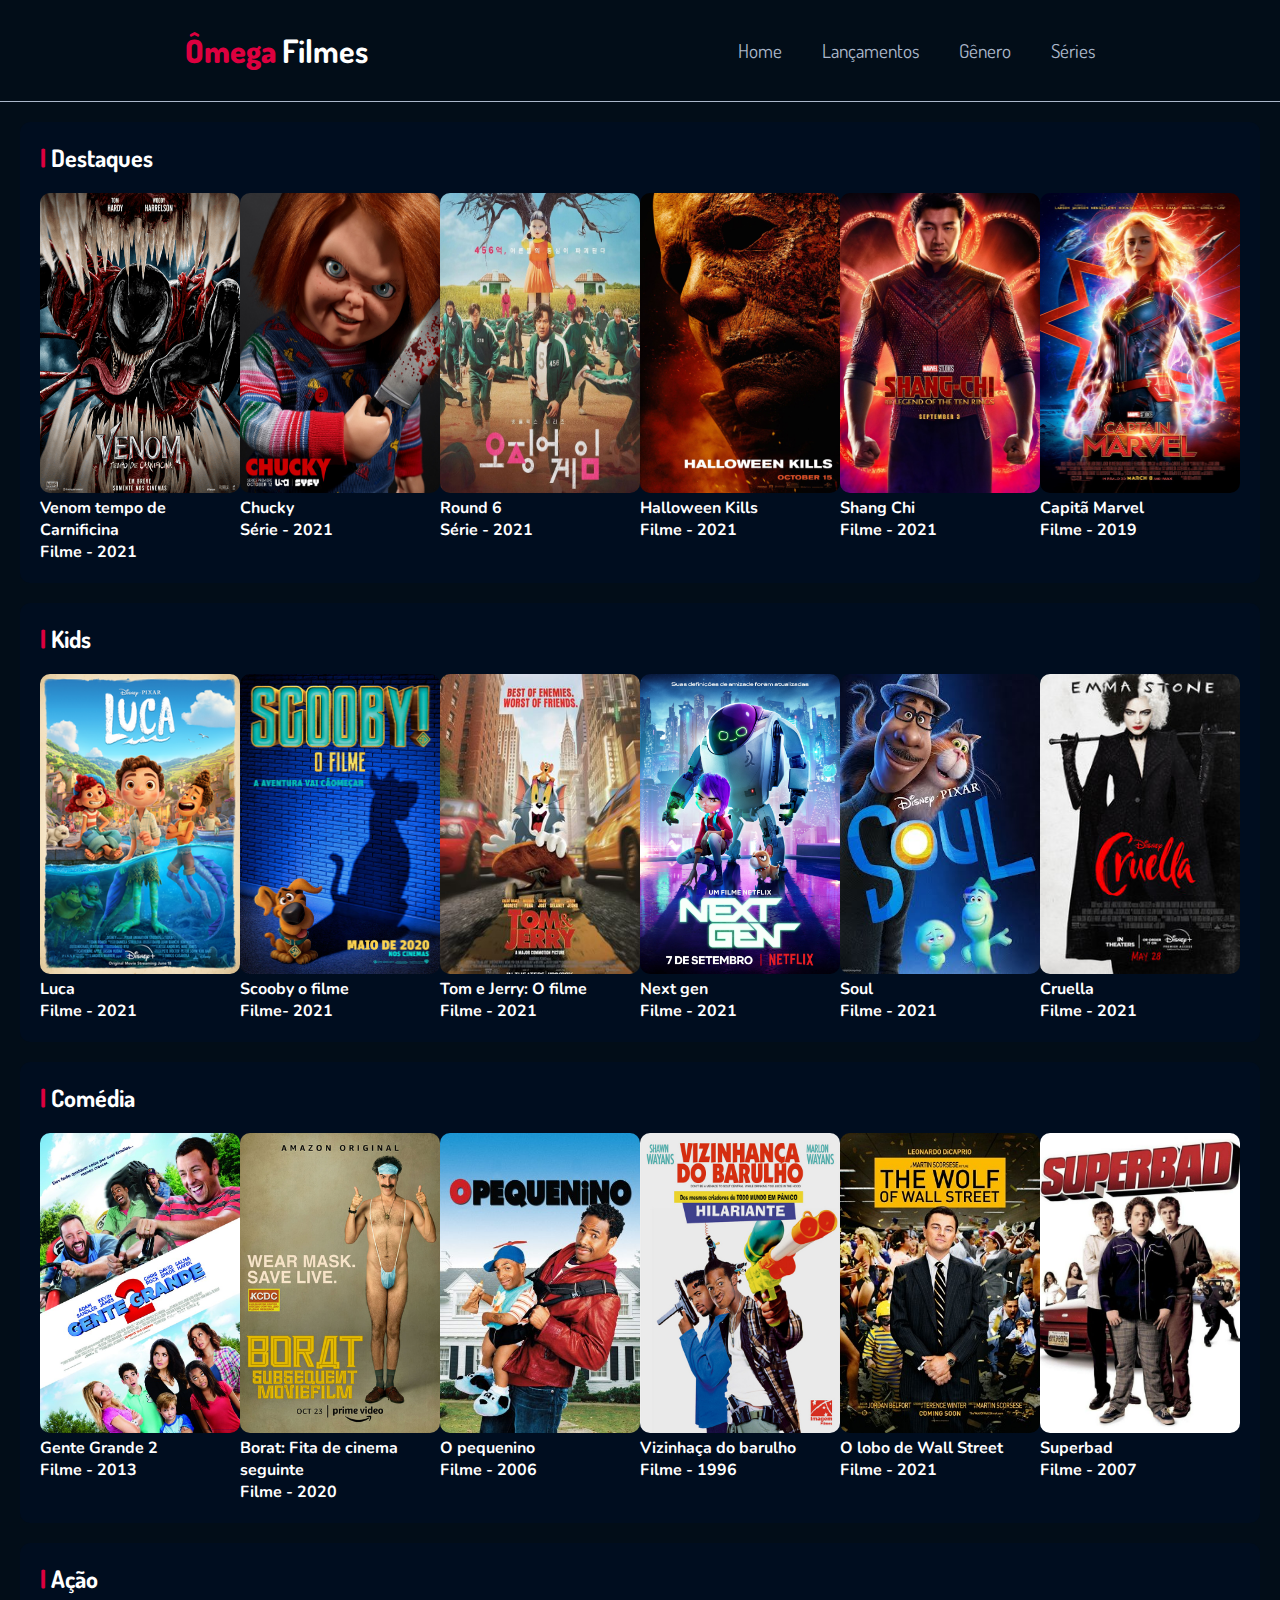
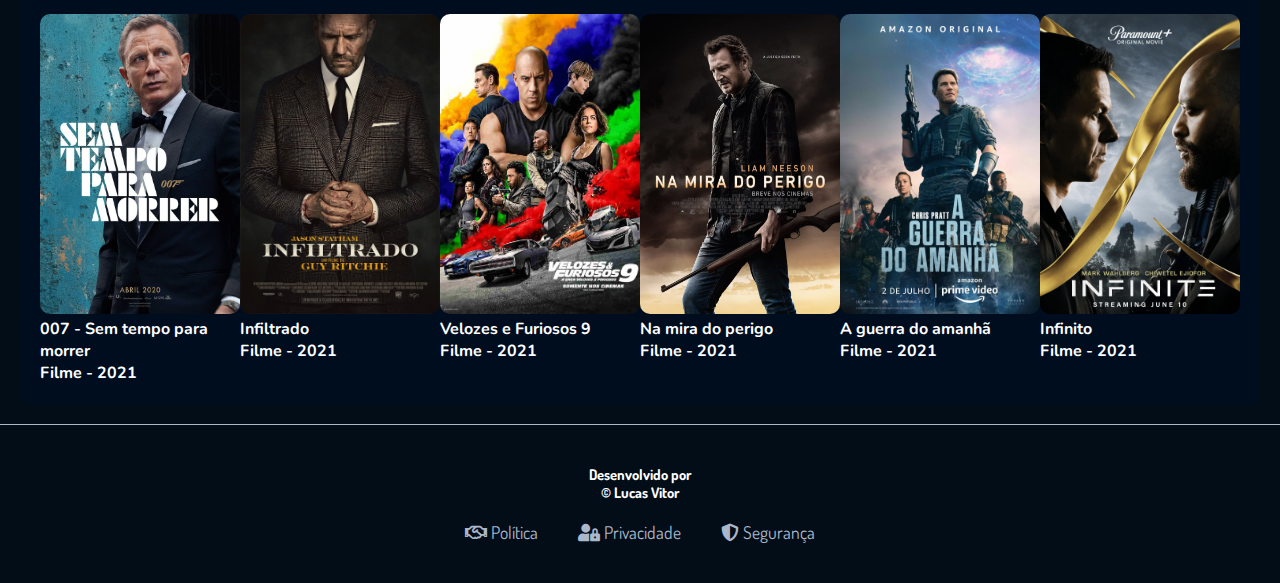
==== commit 350819d6: "Erro em alguns arquivos" ====
--- a/index.html
+++ b/index.html
@@ -8,6 +8,7 @@
   <link rel="stylesheet" href="https://cdnjs.cloudflare.com/ajax/libs/font-awesome/5.11.2/css/all.css">
   <title>Omega Filmes</title>
   <link rel="stylesheet" href="style.css">
+  <link rel="stylesheet" href="css/filmes.css">
 </head>
 <body>
   <header>
@@ -26,35 +27,35 @@
       <h2 class="titulo-destaque"><strong class="red">|</strong> Destaques</h2>
       <div class="div">
         <figure>
-          <a href="">
+          <a href="#">
             <img src="img/imgVenom.png" alt="Venom Tempo de Carnificina">
             <figcaption>Venom tempo de Carnificina <br>Filme - 2021</br></figcaption>
           </a>
         </figure>
 
         <figure>
-          <a href="">
+          <a href="#">
             <img src="img/imgChucky.jpg" alt="Chucky">
             <figcaption>Chucky <br>Série - 2021</br></figcaption>
           </a>
         </figure>
 
         <figure>
-          <a href="">
+          <a href="#">
             <img src="img/imgRound.jpg" alt="Round 6">
             <figcaption>Round 6 <br>Série - 2021</br></figcaption>
           </a>
         </figure>
 
         <figure>
-          <a href="">
+          <a href="#">
             <img src="img/imgHalloween.jpg" alt="Halloween Kills">
             <figcaption>Halloween Kills <br>Filme - 2021</br></figcaption>
           </a>
         </figure>
 
         <figure>
-          <a href="">
+          <a href="#">
             <img src="img/imgShangchi.jpeg" alt="Shang Chi">
             <figcaption>Shang Chi <br>Filme - 2021</br></figcaption>
           </a>
@@ -62,8 +63,8 @@
 
         <figure>
           <a href="">
-            <img src="img/imgViuvaNegra.jpg" alt="Viúva Negra">
-            <figcaption>Viúva Negra <br>Filme - 2021</br></figcaption>
+            <img src="img/imgCapita.jpg" alt="Capitã Marvel">
+            <figcaption>Capitã Marvel <br>Filme - 2019</br></figcaption>
           </a>
         </figure>
       </div>
--- a/css/filmes.css
+++ b/css/filmes.css
@@ -0,0 +1,68 @@
+@import url('https://fonts.googleapis.com/css2?family=Dosis:wght@300;500;700&family=Nunito:wght@300;400;500&display=swap');
+
+:root {
+  --cor-principal: #DD003F;
+  --cor-secundaria: #020D18;
+  --cor-borda: #ABB7CA;
+  --font-1: 'Dosis', sans-serif;
+  --font-2: 'Nunito', sans-serif;
+}
+
+* {
+  margin: 0;
+  padding: 0;
+  box-sizing: border-box;
+  text-decoration: none;
+}
+
+body {
+  background-color: var(--cor-secundaria);
+  color: white;
+  font-family: var(--font-1);
+}
+
+header {
+  text-align: center;
+  padding: 30px;
+  border-bottom: 1px solid var(--cor-borda);
+}
+
+.red {
+  color: var(--cor-principal);
+}
+
+.video {
+  display: flex;
+  justify-content: center;
+  margin-top: 30px;
+}
+
+iframe {
+  width: 800px;
+  height: 500px;
+}
+
+section {
+  padding-top: 20px;
+}
+
+.buttons {
+  text-align: center;
+}
+
+button {
+  width: 150px;
+  height: 45px;
+  margin: 20px;
+  border: none;
+  font-size: 18px;
+  font-family: var(--font-2);
+  border-radius: 10px;
+  color: white;
+  background-color: var(--cor-principal);
+}
+
+button:hover {
+  cursor: pointer;
+  opacity: 0.8;
+}